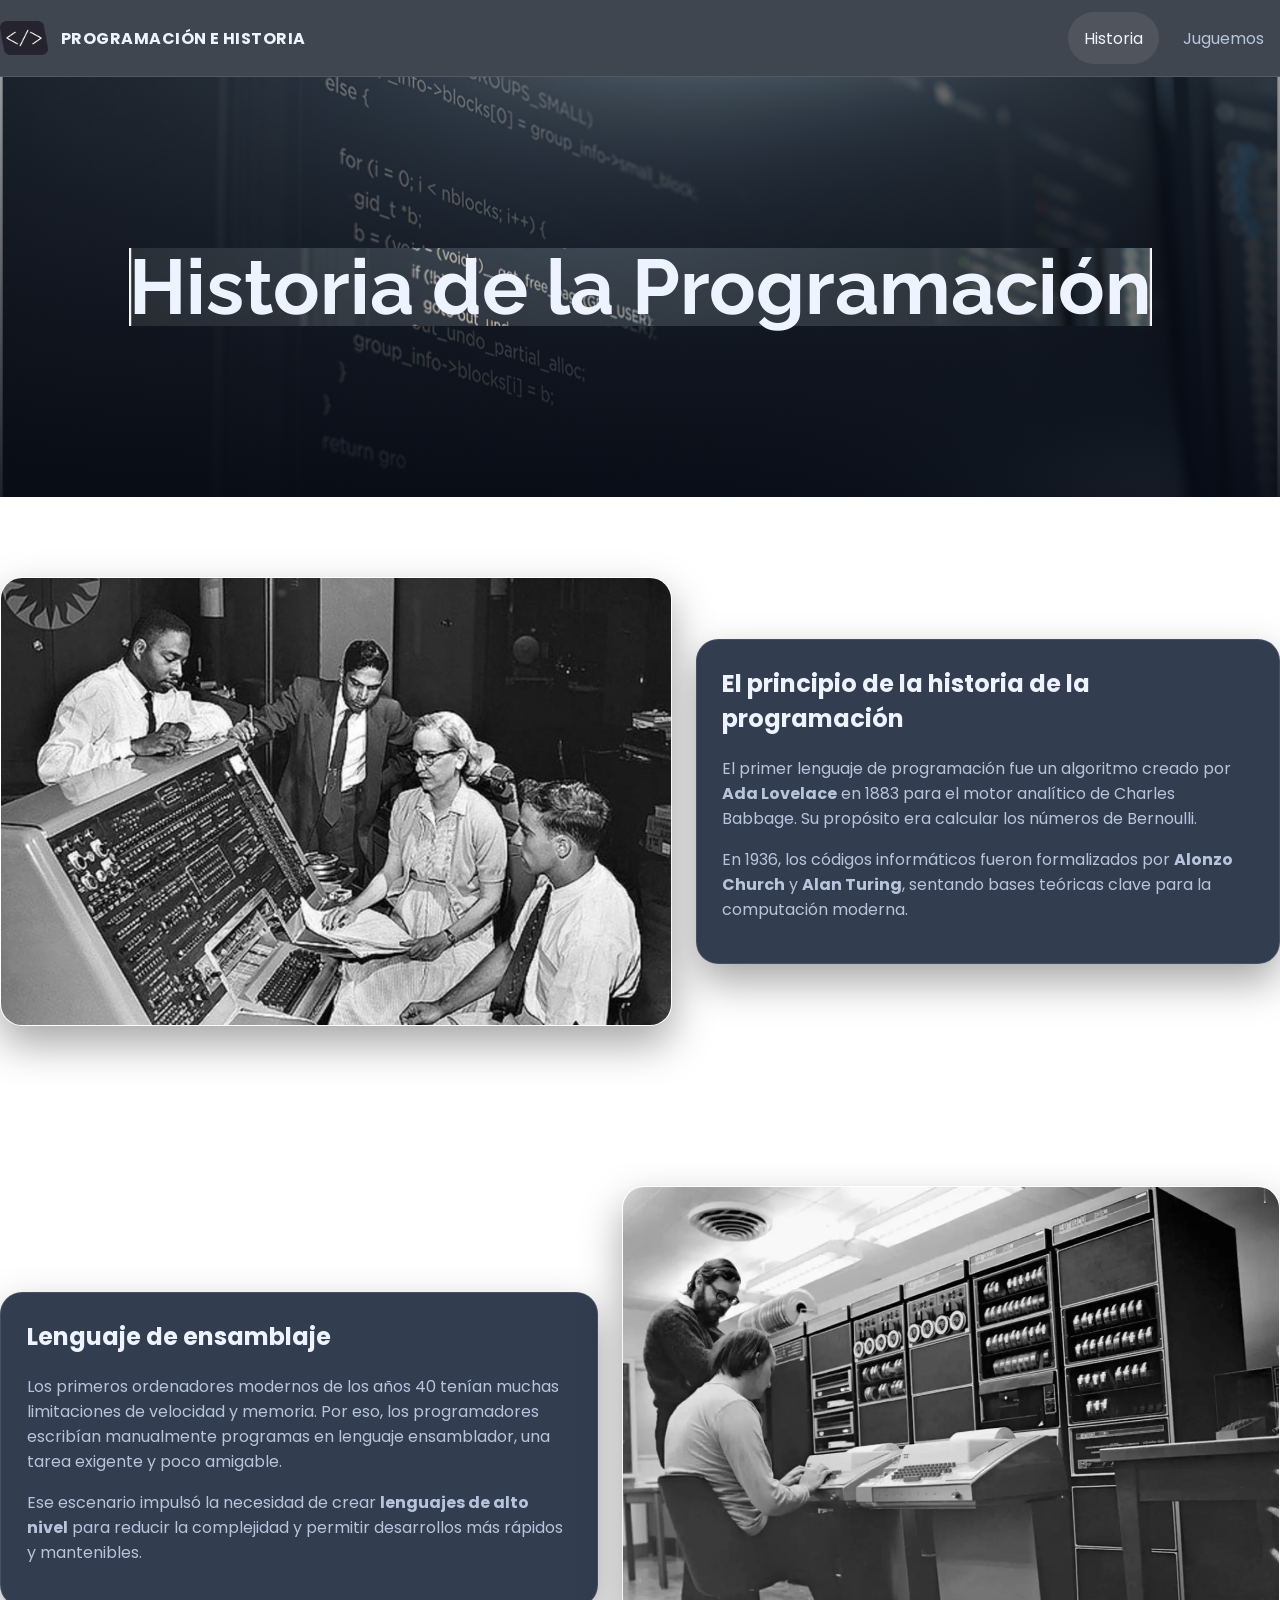
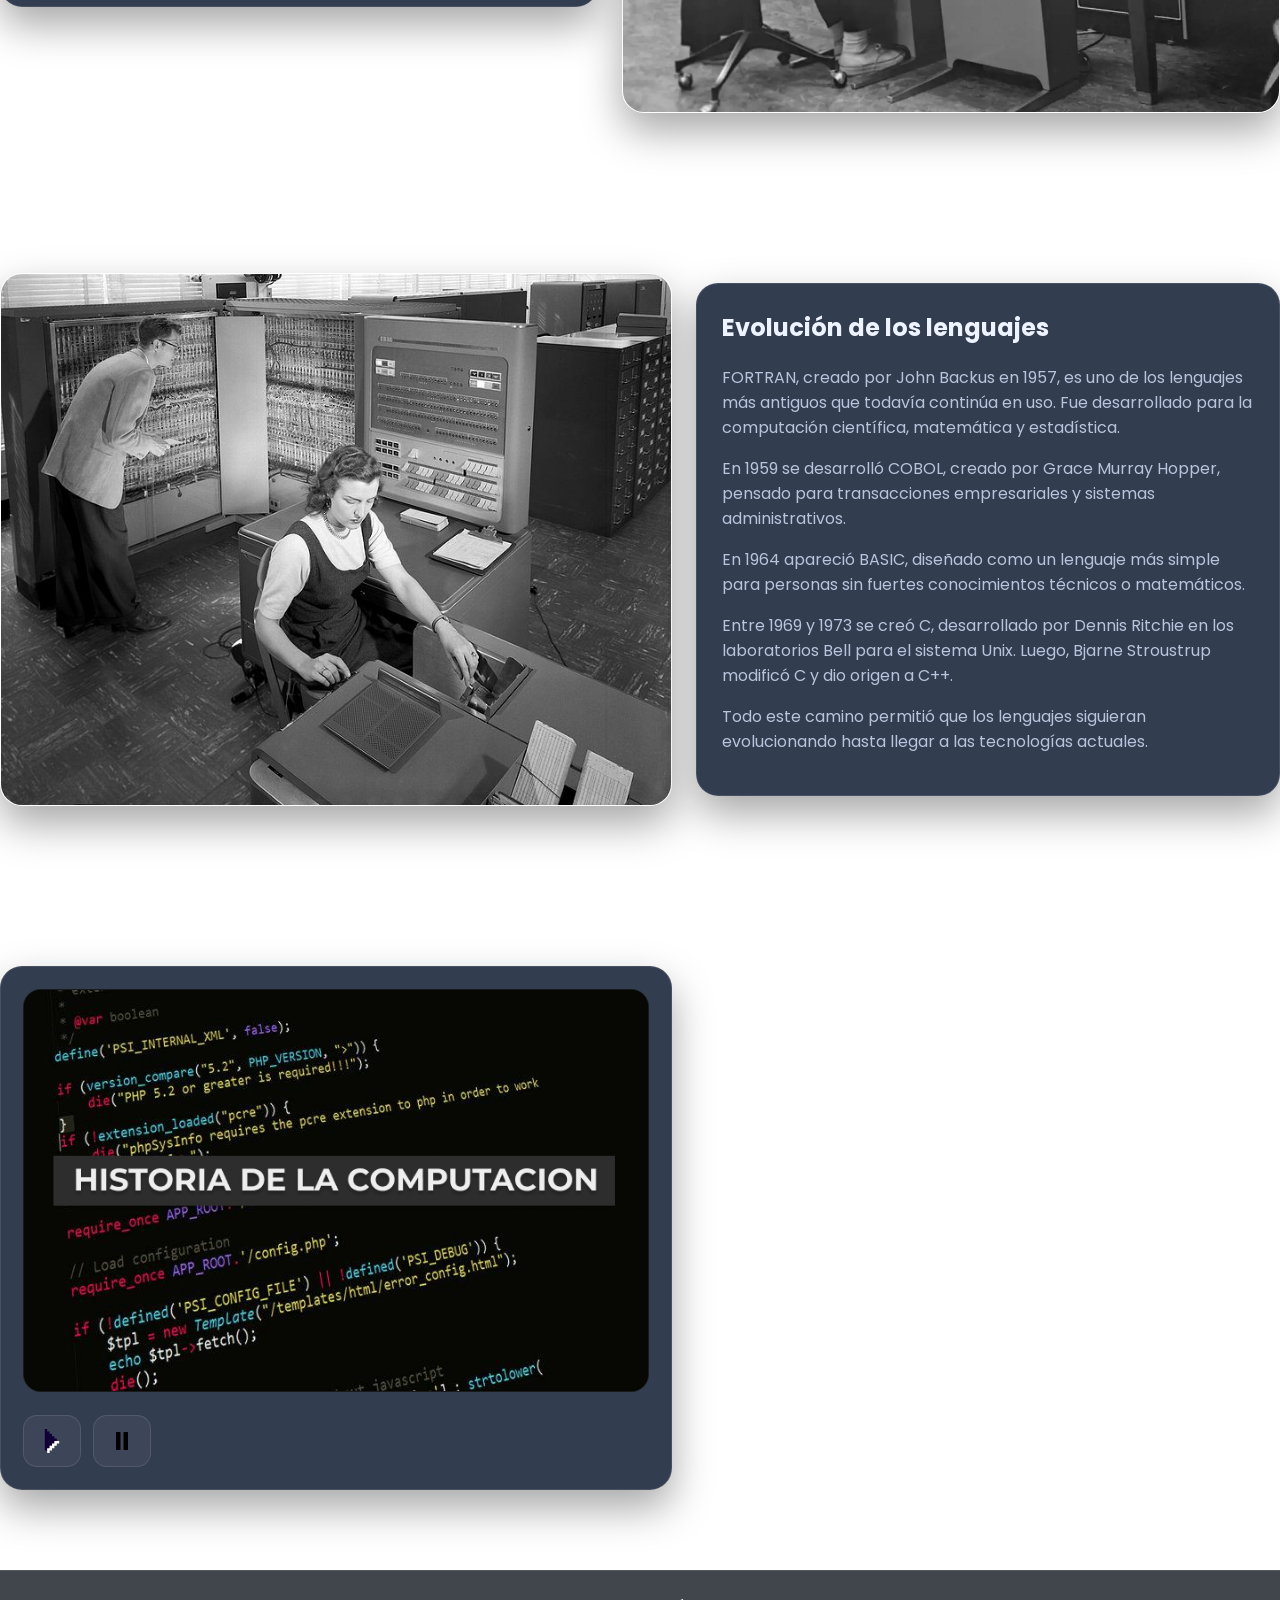
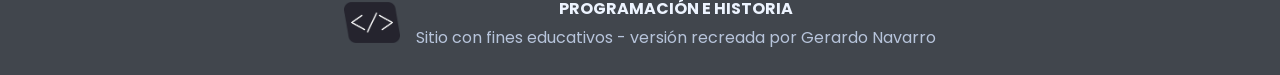
==== proyecto_programacion_separado/historia.html @ ea52466c "subida archivos" ====
<!DOCTYPE html>
<html lang="es">
<head>
  <meta charset="UTF-8" />
  <meta name="viewport" content="width=device-width, initial-scale=1.0" />
  <title>Historia de la Programación</title>

  <link rel="preconnect" href="https://fonts.googleapis.com">
  <link rel="preconnect" href="https://fonts.gstatic.com" crossorigin>
  <link href="https://fonts.googleapis.com/css2?family=Poppins:wght@300;400;600;700;800&family=Raleway:wght@400;700;800&display=swap" rel="stylesheet">

  <link rel="stylesheet" href="styles.css" />
</head>

<body class="historia-page">
  <header class="site-header inner-header">
    <div class="container nav-wrap">
      <a class="brand" href="index.html">
        <img src="assets/imagenes/logo.png" alt="Logo Programación e Historia" />
        <span>PROGRAMACIÓN E HISTORIA</span>
      </a>

      <button class="menu-toggle" aria-label="Abrir menú">
        <span></span>
        <span></span>
        <span></span>
      </button>

      <nav class="site-nav">
        <a class="active" href="historia.html">Historia</a>
        <a href="juguemos.html">Juguemos</a>
      </nav>
    </div>
  </header>

  <main class="inner-main">

    <section class="page-banner reveal">
      <div class="container narrow">
        <h1>Historia de la Programación</h1>
      </div>
    </section>

    <section class="content-section">
      <div class="container history-layout reveal">
        <div class="history-media">
          <img src="assets/imagenes/1-800x534.jpg" alt="Historia de la programación" />
        </div>

        <div class="history-copy">
          <h2>El principio de la historia de la programación</h2>
          <p>
            El primer lenguaje de programación fue un algoritmo creado por
            <strong>Ada Lovelace</strong> en 1883 para el motor analítico de Charles Babbage.
            Su propósito era calcular los números de Bernoulli.
          </p>
          <p>
            En 1936, los códigos informáticos fueron formalizados por
            <strong>Alonzo Church</strong> y <strong>Alan Turing</strong>, sentando bases
            teóricas clave para la computación moderna.
          </p>
        </div>
      </div>
    </section>

    <section class="content-section">
      <div class="container history-layout reverse reveal">
        <div class="history-copy">
          <h2>Lenguaje de ensamblaje</h2>
          <p>
            Los primeros ordenadores modernos de los años 40 tenían muchas limitaciones
            de velocidad y memoria. Por eso, los programadores escribían manualmente
            programas en lenguaje ensamblador, una tarea exigente y poco amigable.
          </p>
          <p>
            Ese escenario impulsó la necesidad de crear <strong>lenguajes de alto nivel</strong>
            para reducir la complejidad y permitir desarrollos más rápidos y mantenibles.
          </p>
        </div>

        <div class="history-media">
          <img src="assets/imagenes/nerdpol-ken-den.webp" alt="Lenguaje ensamblador" />
        </div>
      </div>
    </section>

    <section class="content-section">
      <div class="container history-layout reveal">
        <div class="history-media">
          <img src="assets/imagenes/img-historia.jpg" alt="Lenguajes de programación" />
        </div>

        <div class="history-copy">
          <h2>Evolución de los lenguajes</h2>
          <p>
            FORTRAN, creado por John Backus en 1957, es uno de los lenguajes más antiguos
            que todavía continúa en uso. Fue desarrollado para la computación científica,
            matemática y estadística.
          </p>
          <p>
            En 1959 se desarrolló COBOL, creado por Grace Murray Hopper, pensado para
            transacciones empresariales y sistemas administrativos.
          </p>
          <p>
            En 1964 apareció BASIC, diseñado como un lenguaje más simple para personas sin
            fuertes conocimientos técnicos o matemáticos.
          </p>
          <p>
            Entre 1969 y 1973 se creó C, desarrollado por Dennis Ritchie en los laboratorios
            Bell para el sistema Unix. Luego, Bjarne Stroustrup modificó C y dio origen a C++.
          </p>
          <p>
            Todo este camino permitió que los lenguajes siguieran evolucionando hasta llegar
            a las tecnologías actuales.
          </p>
        </div>
      </div>
    </section>

    <section class="content-section">
      <div class="container reveal video-layout">
        <div class="video-card">
          <video id="mainVideo" poster="assets/imagenes/img-video.jpg">
            <source src="assets/video/historia-Comp.mp4" type="video/mp4">
            <source src="assets/video/historia-Comp.ogv" type="video/ogg">
            Tu navegador no puede reproducir este video.
          </video>

          <div class="video-controls">
            <button id="playBtn" class="control-btn" type="button">
              <img src="assets/imagenes/play.svg" alt="Reproducir" />
            </button>

            <button id="pauseBtn" class="control-btn" type="button">
              <img src="assets/imagenes/pausa.svg" alt="Pausar" />
            </button>
          </div>
        </div>
      </div>
    </section>

  </main>

  <footer class="site-footer">
    <div class="container footer-content">
      <img src="assets/imagenes/logo.png" alt="Logo del sitio" />

      <div>
        <h3>PROGRAMACIÓN E HISTORIA</h3>
        <p>Sitio con fines educativos - versión recreada por Gerardo Navarro</p>
      </div>
    </div>
  </footer>

  <script src="script.js"></script>
</body>
</html>
---- proyecto_programacion_separado/styles.css ----
:root {
  --bg: #08111f;
  --bg-soft: #101d33;
  --panel: rgba(12, 25, 47, 0.84);
  --panel-2: rgba(255, 255, 255, 0.06);
  --text: #edf4ff;
  --muted: #b7c4db;
  --primary: #6bb7ff;
  --primary-strong: #2f8fff;
  --line: rgba(255, 255, 255, 0.1);
  --shadow: 0 18px 40px rgba(0, 0, 0, 0.35);
  --radius: 22px;
}

* { box-sizing: border-box; }
html { scroll-behavior: smooth; }

body {
  margin: 0;
  font-family: 'Poppins', sans-serif;
  color: var(--text);
  background: #ffffff;
}

img { max-width: 100%; display: block; }

a { color: inherit; text-decoration: none; }

button { font: inherit; }

.container {
  margin: 0 auto;

}

.narrow {  
  background: url('assets/imagenes/fondo.jpg') center/cover no-repeat;
}

.site-header {
  position: sticky;
  top: 0;
  z-index: 100;
  backdrop-filter: blur(18px);
  background: rgba(5, 12, 24, 0.76);
  border-bottom: 1px solid var(--line);
}

.inner-header { position: sticky; }

.nav-wrap {
  min-height: 76px;
  display: flex;
  align-items: center;
  justify-content: space-between;
  gap: 1rem;
}

.brand {
  display: flex;
  align-items: center;
  gap: 0.8rem;
  font-weight: 700;
  letter-spacing: 0.03em;
}

.brand img {
  width: 48px;
  height: 48px;
  object-fit: contain;
}
.site-nav {
  display: flex;
  align-items: center;
  gap: 0.5rem;
}

.site-nav a {
  padding: 0.85rem 1rem;
  border-radius: 999px;
  color: var(--muted);
  transition: 0.25s ease;
}

.site-nav a:hover,

.site-nav a.active {
  color: var(--text);
  background: rgba(255, 255, 255, 0.08);
}

.menu-toggle {
  display: none;
  width: 46px;
  height: 46px;
  border-radius: 12px;
  border: 1px solid var(--line);
  background: rgba(255,255,255,0.05);
  align-items: center;
  justify-content: center;
  flex-direction: column;
  gap: 5px;
  cursor: pointer;
}

.menu-toggle span {
  width: 20px;
  height: 2px;
  background: #fff;
  display: block;
}


.hero {
  position: relative;
  min-height: 85vh;
  display: grid;
  place-items: center;
  overflow: hidden;
}

.hero-home {
  background: url('assets/imagenes/fondo.jpg') center/cover no-repeat;
}

.overlay {
  position: absolute;
  inset: 0;
  background: linear-gradient(180deg, rgba(3, 8, 18, 0.48), rgba(5, 10, 20, 0.86));
}

.hero-content {
  position: relative;
  text-align: center;
  z-index: 1;
}
.eyebrow {
  margin: 0 0 0.7rem;
  text-transform: uppercase;
  letter-spacing: 0.18em;
  color: #9cc9ff;
  font-size: 0.82rem;
  font-weight: 700;
}
.hero h1,
.page-banner h1 {
  margin: 0;
  font-size: clamp(2.4rem, 6vw, 5rem);
  line-height: 1.02;
  font-family: 'Raleway', sans-serif;
}
.hero-text,
.page-banner p:last-child {
  max-width: 760px;
  margin: 1rem auto 0;
  color: var(--muted);
  font-size: 1.08rem;
}
.hero-actions {
  display: flex;
  justify-content: center;
  flex-wrap: wrap;
  gap: 1rem;
  margin-top: 2rem;
}

.btn {
  display: inline-flex;
  align-items: center;
  justify-content: center;
  gap: 0.55rem;
  padding: 0.95rem 1.35rem;
  border-radius: 999px;
  font-weight: 700;
  border: 1px solid transparent;
  transition: 0.25s ease;
}
.btn-primary {
  background: linear-gradient(135deg, var(--primary), var(--primary-strong));
  color: white;
  box-shadow: 0 10px 30px rgba(47, 143, 255, 0.25);
}
.btn-primary:hover { transform: translateY(-2px); }
.btn-secondary {
  border-color: rgba(255, 255, 255, 0.18);
  background: rgba(255, 255, 255, 0.05);
}
.btn-secondary:hover { background: rgba(255, 255, 255, 0.1); }
.text-link {
  color: #9fd0ff;
  font-weight: 700;
}

.cards-section,
.content-section {
  padding: 5rem 0;
  justify-content: center;
}

.alt-section {
  background: rgba(255, 255, 255, 0.03);
  border-top: 1px solid var(--line);
  border-bottom: 1px solid var(--line);
}
.section-title {
  text-align: center;
  margin-bottom: 2rem;
}
.section-title.left { text-align: left; }

.section-title h2 { margin: 0; font-size: clamp(1.9rem, 3.4vw, 3rem); }

.grid-cards {
  display: grid;
  grid-template-columns: repeat(2, 1fr);
  gap: 1.4rem;
  justify-items: center; /* centra cada article */
}

.feature-card,
.video-card,
.video-info,
.board-card,
.cta-panel,
.history-copy {
  background: var(--panel);
  border: 1px solid var(--line);
  box-shadow: var(--shadow);
  border-radius: var(--radius);
}


.feature-card {
  overflow: hidden;
}

.feature-card img {
  width: 100%;
  height: 245px;
  object-fit: cover;
}

.card-body { padding: 1.3rem; }
.card-body h3 { margin-top: 0; font-size: 1.45rem; }
.card-body p { color: var(--muted); }

.page-banner {
  padding: 4.5rem 0 2rem;
  text-align: center;
}
.inner-main { min-height: calc(100vh - 180px); }
.history-layout,
.video-layout,
.game-layout,
.cta-panel {
  display: grid;
  gap: 1.5rem;
  align-items: center;
}
.history-layout,
.video-layout { grid-template-columns: 1.15fr 1fr; }
.history-layout.reverse { grid-template-columns: 1fr 1.1fr; }
.history-media img {
  width: 100%;
  border-radius: var(--radius);
  border: 1px solid var(--line);
  box-shadow: var(--shadow);
  object-fit: cover;
}
.history-media.stacked {
  display: grid;
  gap: 1rem;
}
.history-copy {
  padding: 1.6rem;
}
.history-copy h2,
.video-info h2,
.board-card h2 { margin-top: 0; }
.history-copy p,
.video-info p,
.game-subtitle { color: var(--muted); }

.timeline {
  margin-top: 2rem;
  display: grid;
  gap: 1rem;
}
.timeline-item {
  display: grid;
  grid-template-columns: 140px 1fr;
  gap: 1rem;
  align-items: start;
  padding: 1.2rem;
  border-radius: 18px;
  background: var(--panel);
  border: 1px solid var(--line);
}
.year {
  display: inline-flex;
  align-items: center;
  justify-content: center;
  min-height: 48px;
  padding: 0.6rem 1rem;
  border-radius: 999px;
  background: rgba(107, 183, 255, 0.12);
  color: #a9d5ff;
  font-weight: 700;
}

.cta-panel {
  grid-template-columns: 1fr auto;
  padding: 1.8rem;
}

.video-card,
.video-info,
.board-card { padding: 1.35rem; }
.video-card video {
  width: 100%;
  border-radius: 18px;
  border: 1px solid var(--line);
  background: #000;
}
.video-controls {
  display: flex;
  gap: 0.8rem;
  flex-wrap: wrap;
  margin-top: 1rem;
}
.control-btn {
  display: inline-flex;
  align-items: center;
  gap: 0.6rem;
  padding: 0.8rem 1rem;
  border-radius: 14px;
  border: 1px solid var(--line);
  background: rgba(255,255,255,0.05);
  color: var(--text);
  cursor: pointer;
}
.control-btn img { width: 24px; height: 24px; }

.game-layout { grid-template-columns: 1fr; }
.board-card { max-width: 980px; margin: 0 auto; }
.drop-zones {
  display: grid;
  grid-template-columns: repeat(3, 1fr);
  gap: 1rem;
  margin-top: 1.4rem;
}
.dropzone {
  min-height: 400px;
  border: 2px rgba(255,255,255,0.22);
  border-radius: 18px;
  padding: 0.8rem;
  display: flex;
  align-items: center;
  justify-content: center;
  text-align: center;
  color: var(--muted);
  background: rgba(255,255,255,0.03);
  transition: 0.2s ease;
}

.dropzone:hover{
background: #000;

}


.dropzone.drag-over {
  border-color: var(--primary);
  background: rgba(107, 183, 255, 0.08);
}
.dropzone.correct {
  border-color: #44d18d;
  background: rgba(68, 209, 141, 0.08);
}
.dropzone img {
  width: 100%;
  height: 100%;
  object-fit: contain;
  border-radius: 12px;
}
.pieces-area {
  margin-top: 1.4rem;
  display: flex;
  justify-content: center;
  gap: 1rem;
  flex-wrap: wrap;
  padding: 1rem;
  border-radius: 18px;
  background: rgba(255,255,255,0.04);
  border: 1px solid var(--line);
}
.piece {
  width: min(280px, 100%);
  cursor: grab;
  border-radius: 16px;
  border: 1px solid var(--line);
  box-shadow: var(--shadow);
}

.piece.dragging { opacity: 0.55; }
.game-actions {
  margin-top: 1.2rem;
  display: flex;
  align-items: center;
  gap: 1rem;
  flex-wrap: wrap;
}
.game-message {
  margin: 0;
  min-height: 24px;
  font-weight: 600;
  color: #95ffc1;
}

.site-footer {
  border-top: 1px solid var(--line);
  background: rgba(2, 8, 18, 0.75);
  padding: 1.5rem 0;
}
.footer-content {
  display: flex;
  align-items: center;
  gap: 1rem;
  justify-content: center;
  text-align: center;
}
.footer-content img {
  width: 56px;
  height: 56px;
  object-fit: contain;
}
.footer-content h3 {
  margin: 0;
  font-size: 1rem;
}
.footer-content p {
  margin: 0.25rem 0 0;
  color: var(--muted);
}

.feature-card {
  opacity: 0;
  transform: translateX(0);
  transition: all 0.8s ease;
}


.from-izquierda {
  transform: translateX(-80px);
}


.from-derecha {
  transform: translateX(80px);
}

.show {
  opacity: 1;
  transform: translateX(0);
}

.reveal {
  opacity: 0;
  transform: translateY(28px);
  transition: 0.6s ease;
}
.reveal.visible {
  opacity: 1;
  transform: translateY(0);
}

@media (max-width: 900px) {
  .grid-cards,
  .history-layout,
  .history-layout.reverse,
  .video-layout,
  .cta-panel,
  .drop-zones,
  .timeline-item {
    grid-template-columns: 1fr;
  }
  .year { justify-self: start; }
}

@media (max-width: 760px) {
  .menu-toggle { display: inline-flex; }
  .site-nav {
    position: absolute;
    top: 76px;
    right: 1rem;
    left: 1rem;
    display: none;
    flex-direction: column;
    padding: 1rem;
    border-radius: 18px;
    background: rgba(8, 18, 36, 0.98);
    border: 1px solid var(--line);
    box-shadow: var(--shadow);
  }
  .site-nav.open { display: flex; }
  .hero { min-height: 72vh; }
  .hero h1, .page-banner h1 { font-size: 2.4rem; }
  .footer-content { flex-direction: column; }
}

/* ================= HEADER HISTORIA Y JUEGO ================= */

.historia-page .page-banner,
.juguemos-page .page-banner {
  min-height: 420px;
  padding: 0;
  display: grid;
  place-items: center;
  text-align: center;
  background:
    linear-gradient(180deg, rgba(3, 8, 18, 0.4), rgba(5, 10, 20, 0.9)),
    url("assets/imagenes/fondo.jpg") center / cover no-repeat;
}
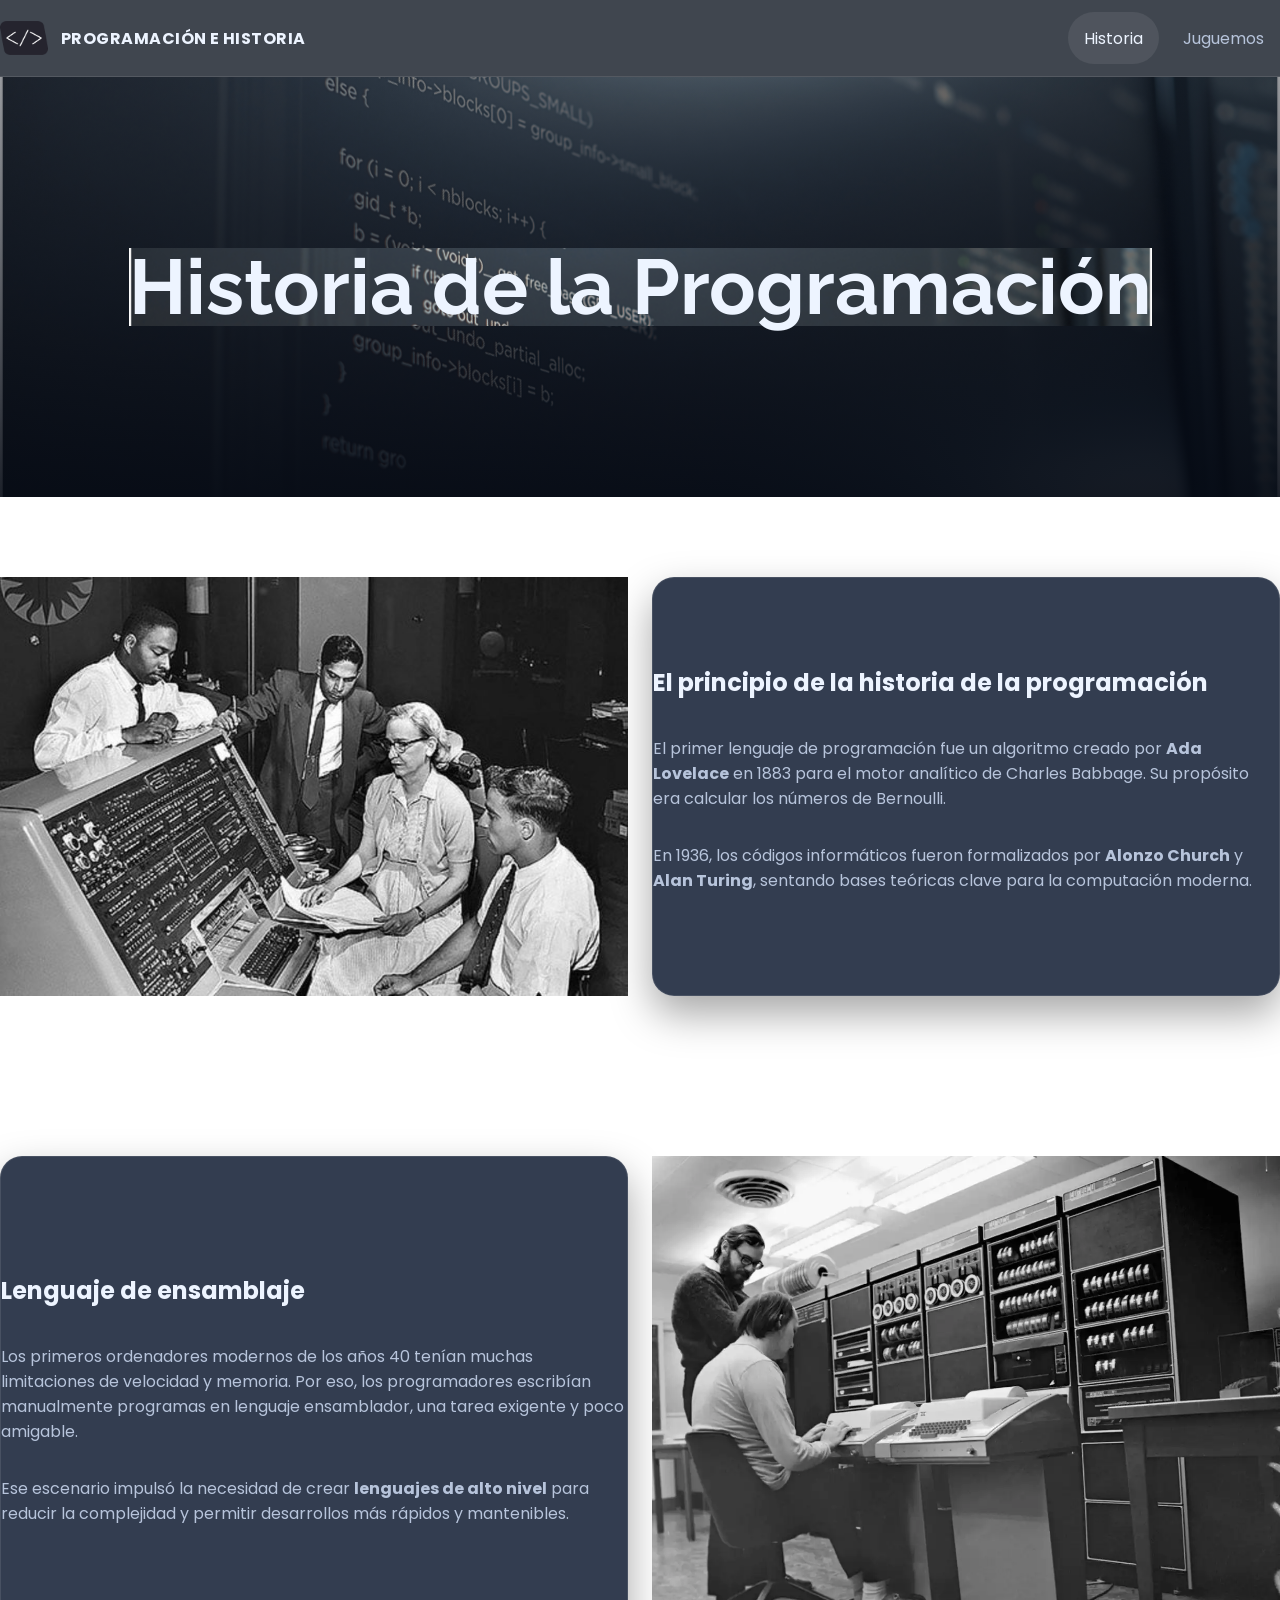
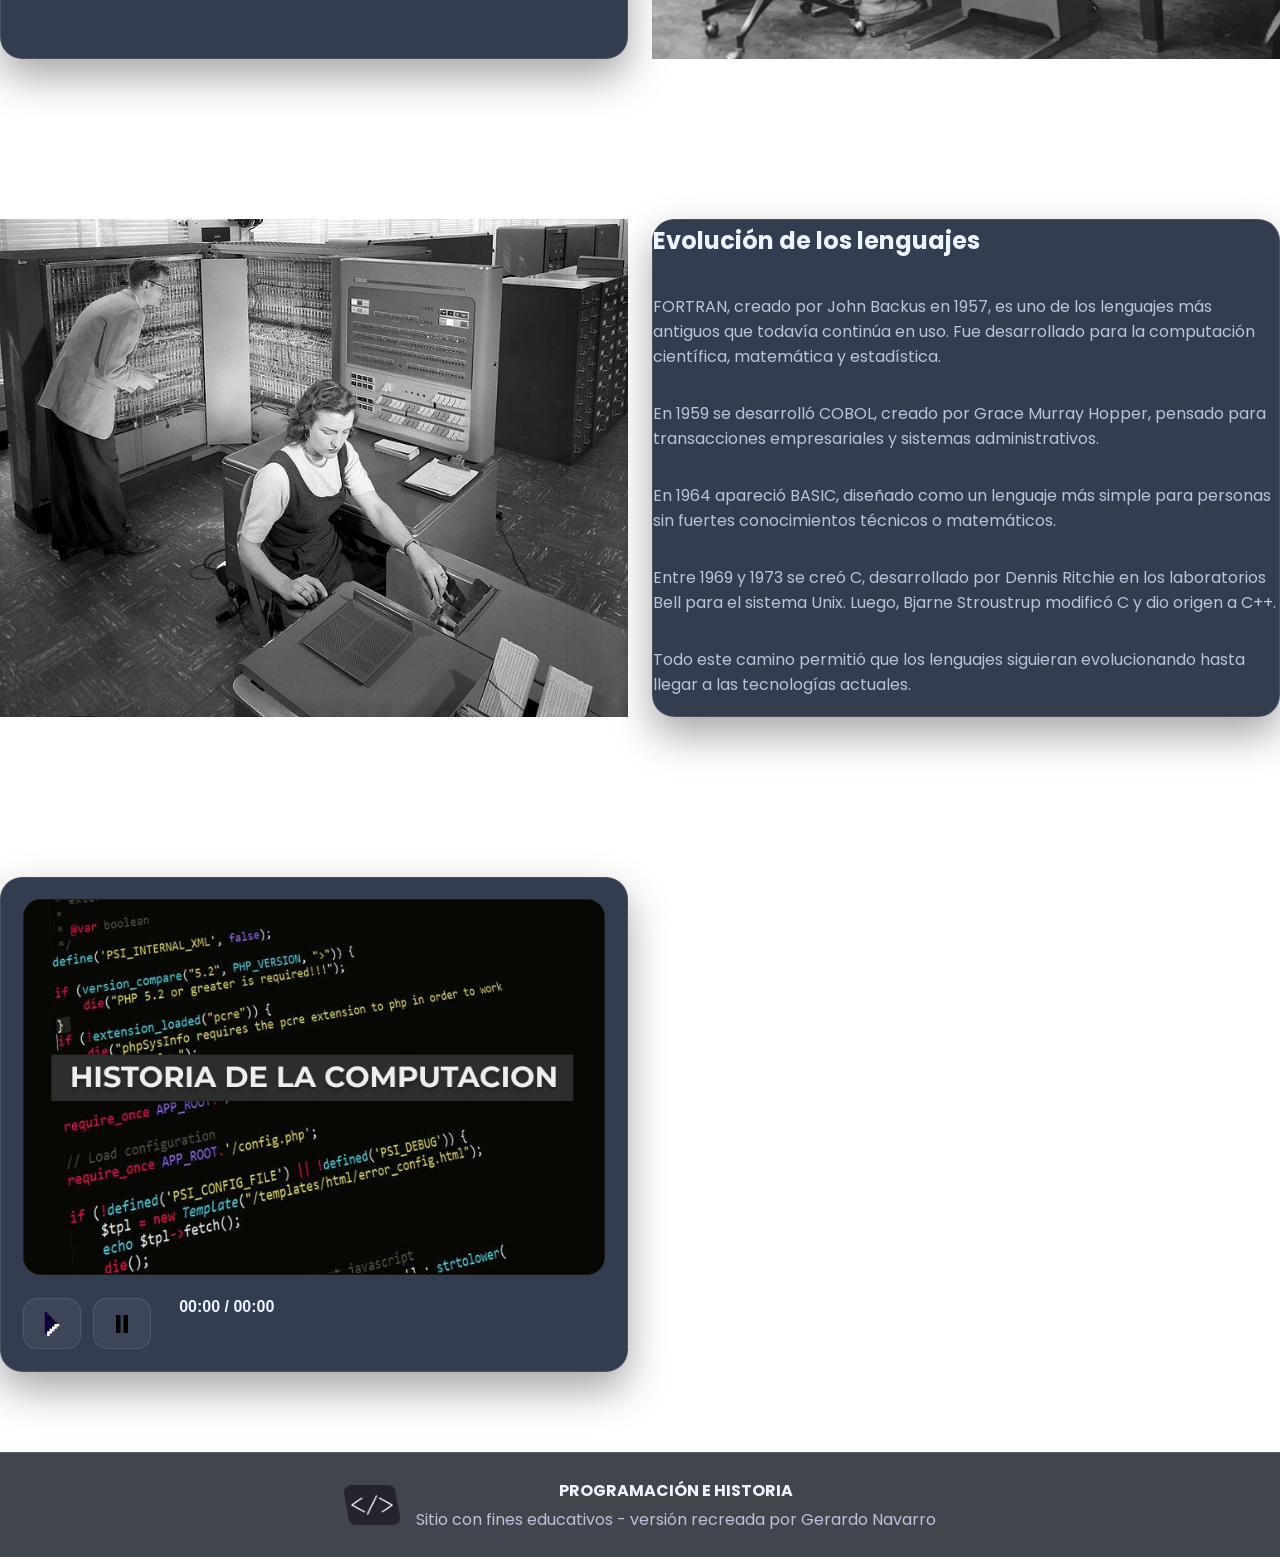
==== commit b5874f6e: "arrgelos v1" ====
--- a/proyecto_programacion_separado/historia.html
+++ b/proyecto_programacion_separado/historia.html
@@ -134,6 +134,10 @@
             <button id="pauseBtn" class="control-btn" type="button">
               <img src="assets/imagenes/pausa.svg" alt="Pausar" />
             </button>
+
+            <div class="video-time" style="margin-left: 15px; font-weight: 600; display: inline-block;">
+  <span id="currentTime">00:00</span> / <span id="durationTime">00:00</span>
+          </div>
           </div>
         </div>
       </div>
--- a/proyecto_programacion_separado/styles.css
+++ b/proyecto_programacion_separado/styles.css
@@ -258,13 +258,14 @@
   align-items: center;
 }
 .history-layout,
-.video-layout { grid-template-columns: 1.15fr 1fr; }
+.video-layout { 
+  grid-template-columns: 1fr 1fr !important; 
+  align-items: stretch !important;
+}
 .history-layout.reverse { grid-template-columns: 1fr 1.1fr; }
 .history-media img {
   width: 100%;
-  border-radius: var(--radius);
-  border: 1px solid var(--line);
-  box-shadow: var(--shadow);
+  height: 100%;
   object-fit: cover;
 }
 .history-media.stacked {
@@ -272,7 +273,9 @@
   gap: 1rem;
 }
 .history-copy {
-  padding: 1.6rem;
+  display: flex;
+  flex-direction: column;
+  justify-content: center;
 }
 .history-copy h2,
 .video-info h2,
@@ -508,7 +511,6 @@
   .footer-content { flex-direction: column; }
 }
 
-/* ================= HEADER HISTORIA Y JUEGO ================= */
 
 .historia-page .page-banner,
 .juguemos-page .page-banner {
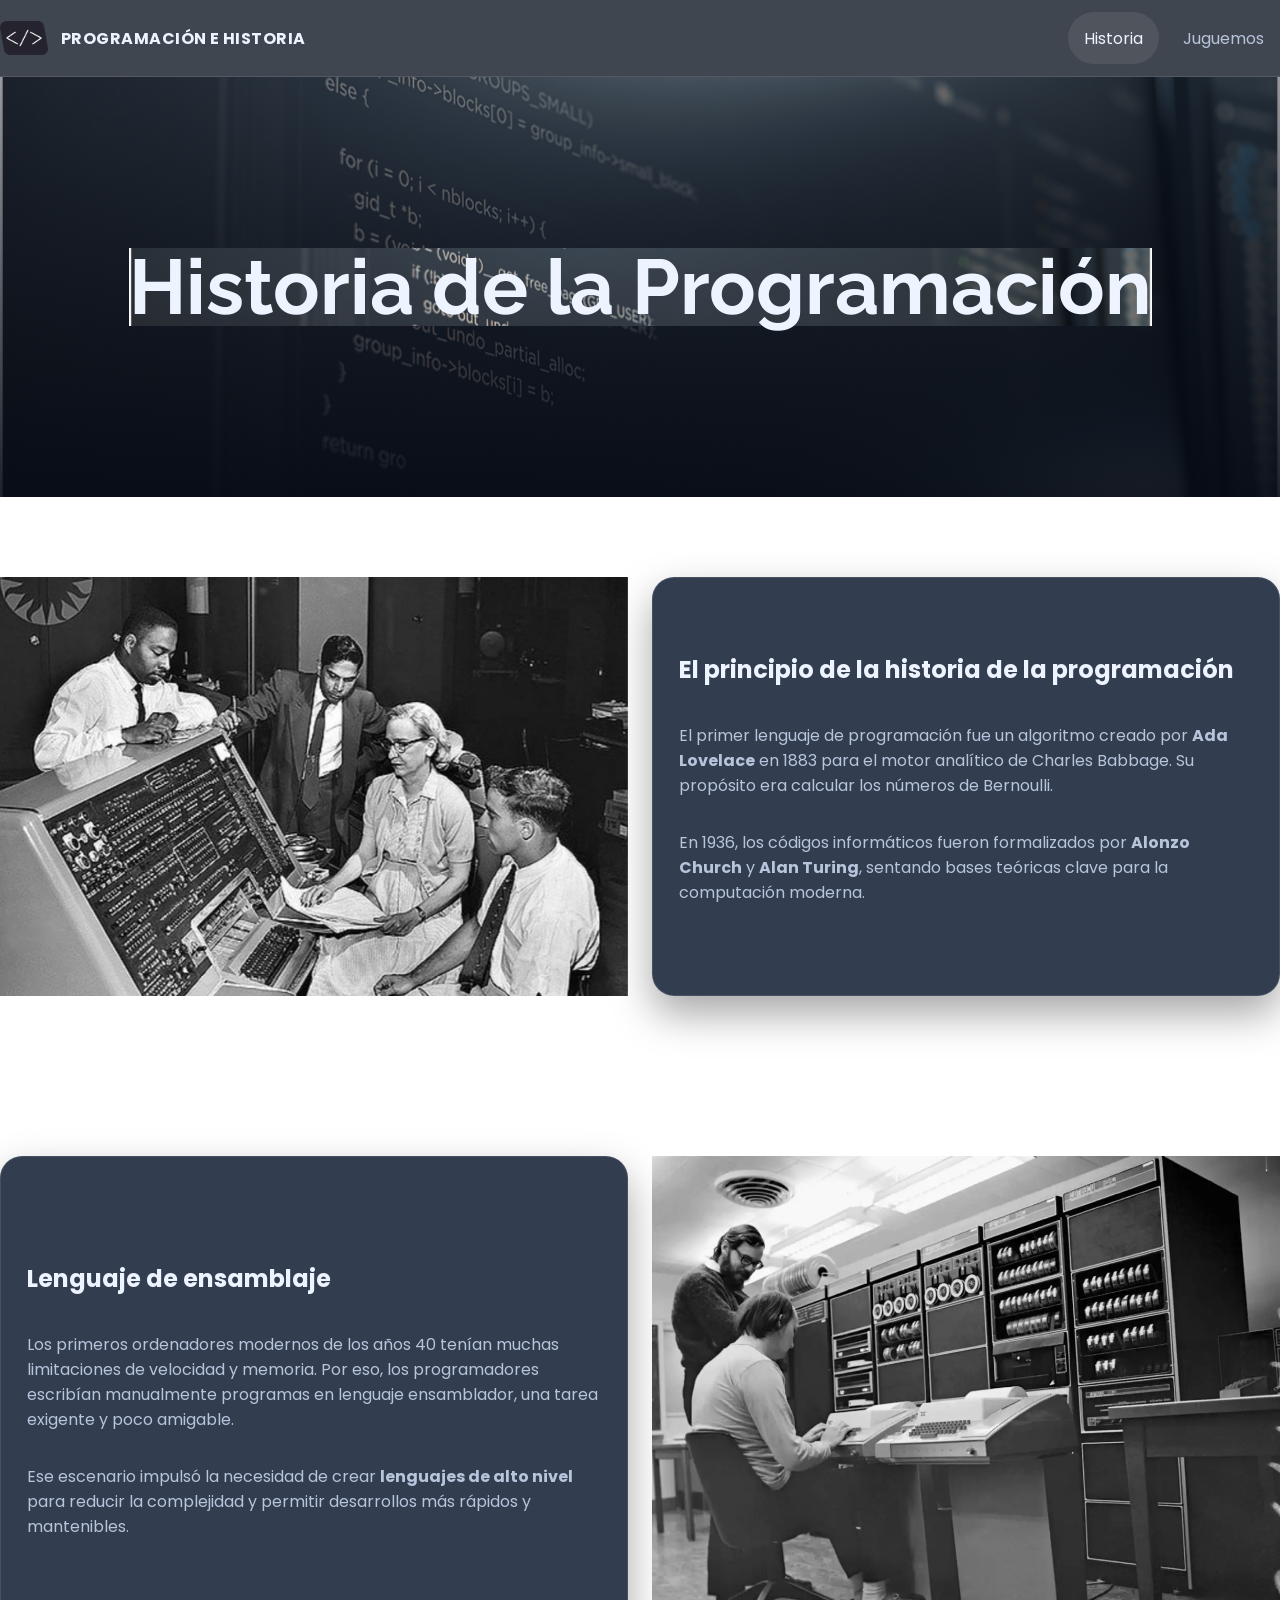
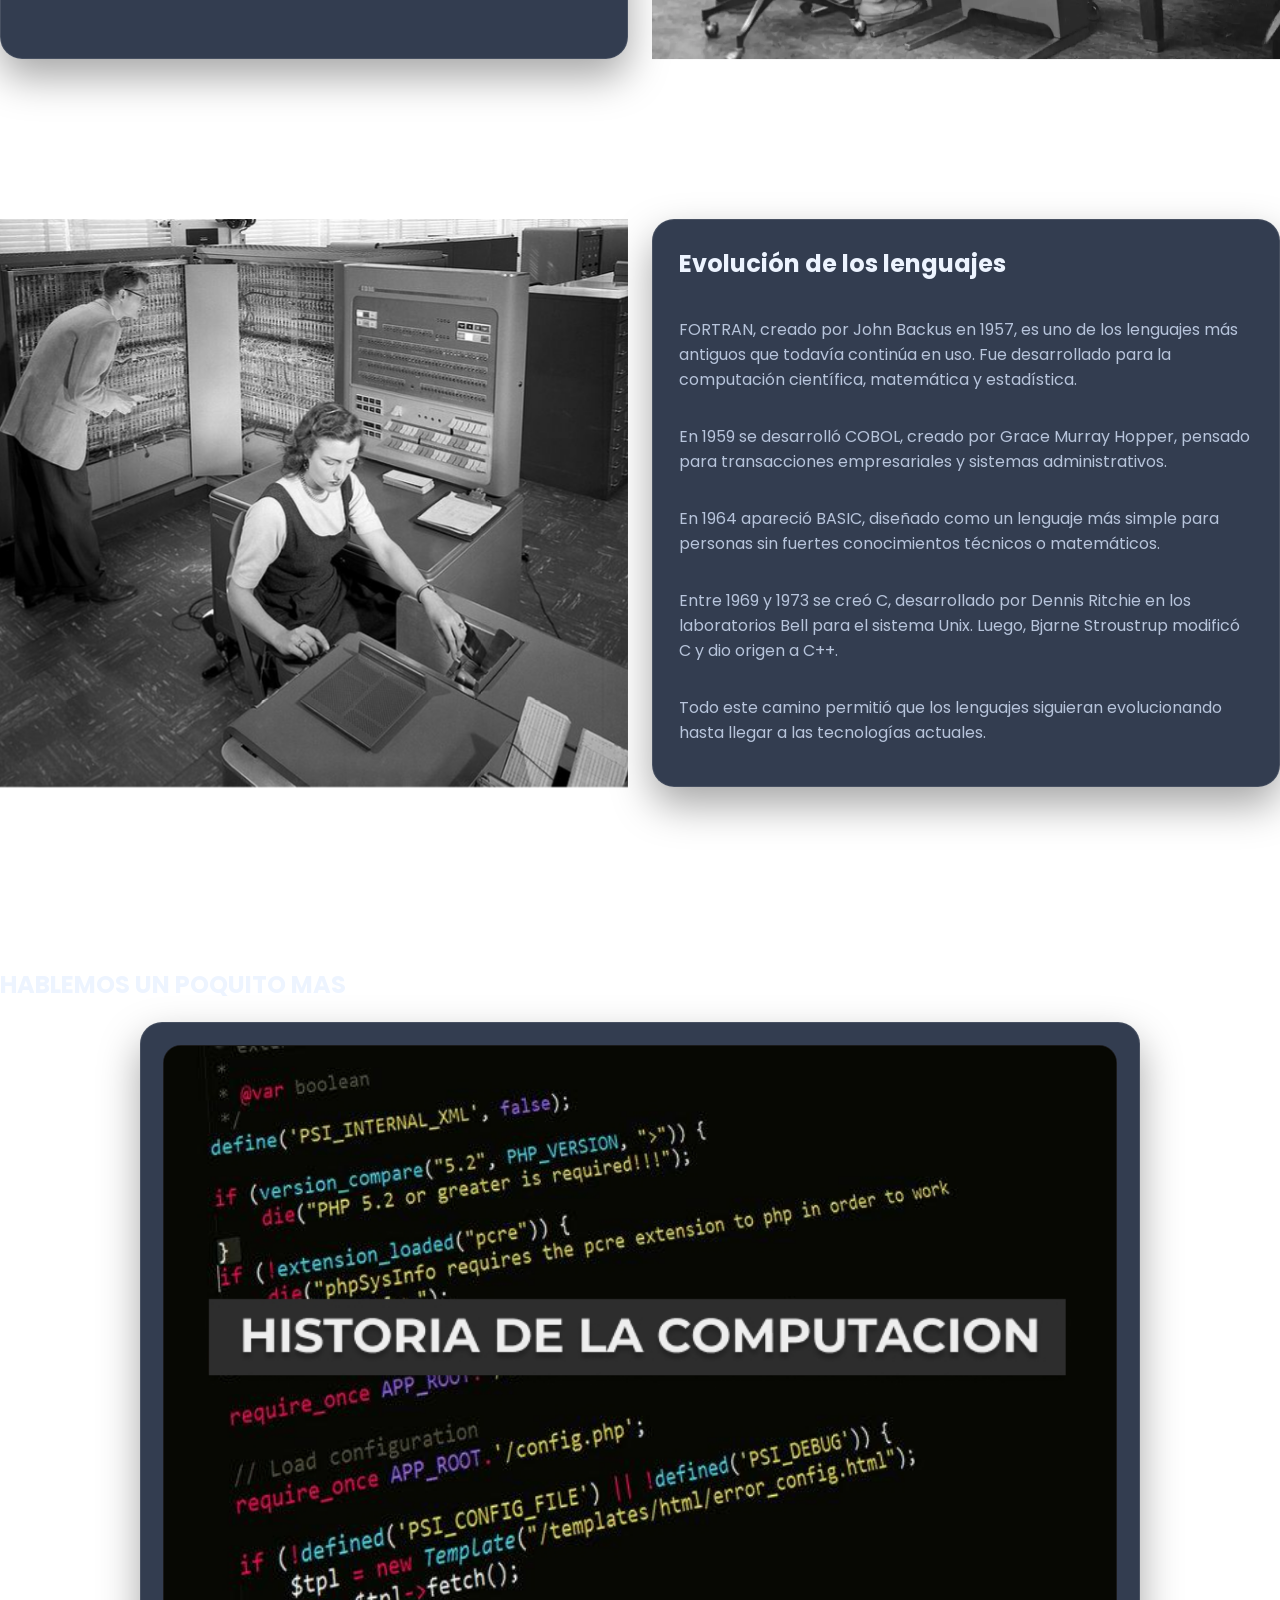
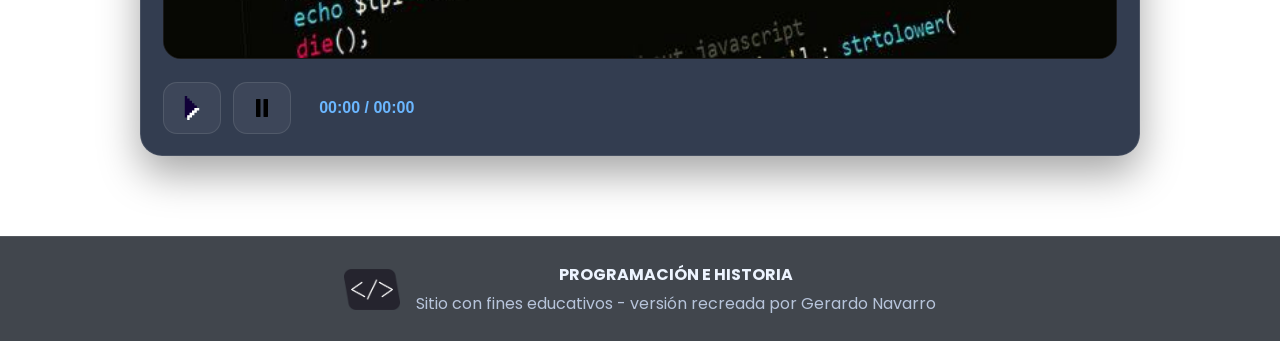
==== commit 5285b1bf: "arreglos juego" ====
--- a/proyecto_programacion_separado/historia.html
+++ b/proyecto_programacion_separado/historia.html
@@ -118,6 +118,7 @@
     </section>
 
     <section class="content-section">
+    <H2 id="titulo-video">HABLEMOS UN POQUITO MAS</H2>
       <div class="container reveal video-layout">
         <div class="video-card">
           <video id="mainVideo" poster="assets/imagenes/img-video.jpg">
--- a/proyecto_programacion_separado/styles.css
+++ b/proyecto_programacion_separado/styles.css
@@ -30,7 +30,6 @@
 
 .container {
   margin: 0 auto;
-
 }
 
 .narrow {  
@@ -83,7 +82,6 @@
 }
 
 .site-nav a:hover,
-
 .site-nav a.active {
   color: var(--text);
   background: rgba(255, 255, 255, 0.08);
@@ -110,7 +108,6 @@
   display: block;
 }
 
-
 .hero {
   position: relative;
   min-height: 85vh;
@@ -214,7 +211,7 @@
   display: grid;
   grid-template-columns: repeat(2, 1fr);
   gap: 1.4rem;
-  justify-items: center; /* centra cada article */
+  justify-items: center;
 }
 
 .feature-card,
@@ -229,7 +226,6 @@
   border-radius: var(--radius);
 }
 
-
 .feature-card {
   overflow: hidden;
 }
@@ -249,6 +245,7 @@
   text-align: center;
 }
 .inner-main { min-height: calc(100vh - 180px); }
+
 .history-layout,
 .video-layout,
 .game-layout,
@@ -257,12 +254,26 @@
   gap: 1.5rem;
   align-items: center;
 }
-.history-layout,
-.video-layout { 
+
+
+.history-layout { 
   grid-template-columns: 1fr 1fr !important; 
   align-items: stretch !important;
 }
-.history-layout.reverse { grid-template-columns: 1fr 1.1fr; }
+.history-layout.reverse { 
+  grid-template-columns: 1fr 1fr !important; 
+}
+
+.video-layout {
+  grid-template-columns: 1fr !important;
+  max-width: 1000px;
+  margin: 0 auto;
+}
+
+
+.history-media {
+  display: flex;
+}
 .history-media img {
   width: 100%;
   height: 100%;
@@ -272,11 +283,14 @@
   display: grid;
   gap: 1rem;
 }
+
 .history-copy {
   display: flex;
   flex-direction: column;
   justify-content: center;
-}
+  padding: 1.6rem;
+}
+
 .history-copy h2,
 .video-info h2,
 .board-card h2 { margin-top: 0; }
@@ -329,6 +343,7 @@
   display: flex;
   gap: 0.8rem;
   flex-wrap: wrap;
+  align-items: center; 
   margin-top: 1rem;
 }
 .control-btn {
@@ -344,6 +359,14 @@
 }
 .control-btn img { width: 24px; height: 24px; }
 
+.video-time {
+  display: flex;
+  align-items: center;
+  color: var(--primary);
+  font-variant-numeric: tabular-nums;
+  margin-left: 10px;
+}
+
 .game-layout { grid-template-columns: 1fr; }
 .board-card { max-width: 980px; margin: 0 auto; }
 .drop-zones {
@@ -367,10 +390,8 @@
 }
 
 .dropzone:hover{
-background: #000;
-
-}
-
+  background: #000;
+}
 
 .dropzone.drag-over {
   border-color: var(--primary);
@@ -452,11 +473,9 @@
   transition: all 0.8s ease;
 }
 
-
 .from-izquierda {
   transform: translateX(-80px);
 }
-
 
 .from-derecha {
   transform: translateX(80px);
@@ -476,6 +495,59 @@
   opacity: 1;
   transform: translateY(0);
 }
+
+
+.history-layout, 
+.video-layout {
+  perspective: 1200px; 
+}
+
+.history-layout.reveal, 
+.video-layout.reveal {
+  transform: none !important;
+  opacity: 1 !important; 
+}
+
+.history-layout .history-media,
+.history-layout .history-copy,
+.video-layout .video-card {
+  opacity: 0;
+  transition: all 1s cubic-bezier(0.17, 0.84, 0.44, 1); 
+}
+
+.history-layout:not(.reverse) .history-media,
+.history-layout.reverse .history-copy {
+  transform: translateZ(-300px) translateX(-150px) rotateY(15deg);
+}
+
+.history-layout:not(.reverse) .history-copy,
+.history-layout.reverse .history-media {
+  transform: translateZ(-300px) translateX(150px) rotateY(-15deg);
+}
+
+.video-layout .video-card {
+  transform: translateZ(-400px) translateY(80px) rotateX(15deg);
+}
+#titulo-video{
+  color:#000,
+}
+.history-layout.visible .history-media,
+.history-layout.visible .history-copy,
+.video-layout.visible .video-card {
+  opacity: 1;
+  transform: translateZ(0) translateX(0) translateY(0) rotateY(0) rotateX(0);
+}
+
+.history-layout.visible .history-copy {
+  transition-delay: 0.15s;
+}
+.history-layout.reverse.visible .history-media {
+  transition-delay: 0.15s;
+}
+.video-layout.visible .video-card {
+  transition-delay: 0.2s;
+}
+
 
 @media (max-width: 900px) {
   .grid-cards,
@@ -485,9 +557,17 @@
   .cta-panel,
   .drop-zones,
   .timeline-item {
-    grid-template-columns: 1fr;
+    grid-template-columns: 1fr !important; /* !important agregado para celulares */
   }
   .year { justify-self: start; }
+  
+  /* Desactivar 3D en celulares para mejor rendimiento y lectura */
+  .history-layout:not(.reverse) .history-media,
+  .history-layout.reverse .history-copy,
+  .history-layout:not(.reverse) .history-copy,
+  .history-layout.reverse .history-media {
+    transform: translateZ(-100px) translateY(50px) rotateY(0deg);
+  }
 }
 
 @media (max-width: 760px) {
@@ -511,7 +591,6 @@
   .footer-content { flex-direction: column; }
 }
 
-
 .historia-page .page-banner,
 .juguemos-page .page-banner {
   min-height: 420px;
@@ -522,5 +601,4 @@
   background:
     linear-gradient(180deg, rgba(3, 8, 18, 0.4), rgba(5, 10, 20, 0.9)),
     url("assets/imagenes/fondo.jpg") center / cover no-repeat;
-}
-
+}
